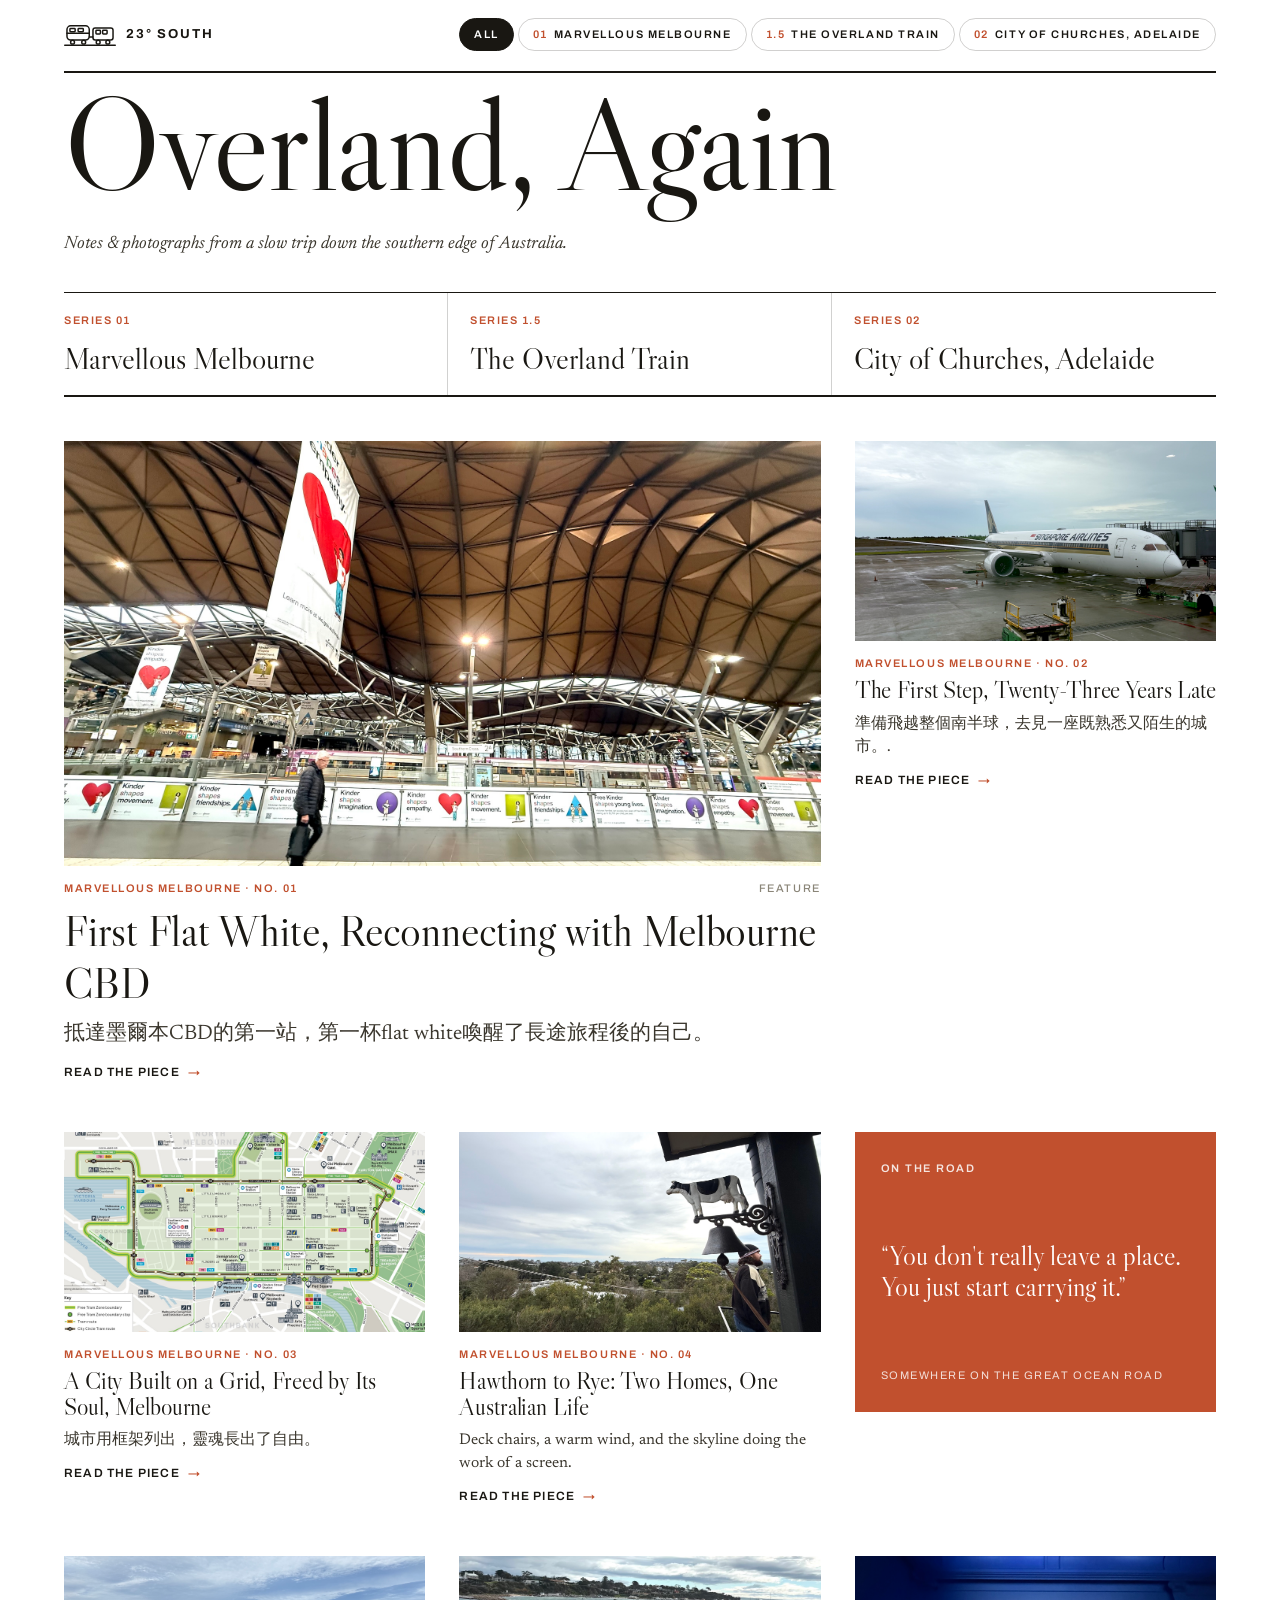
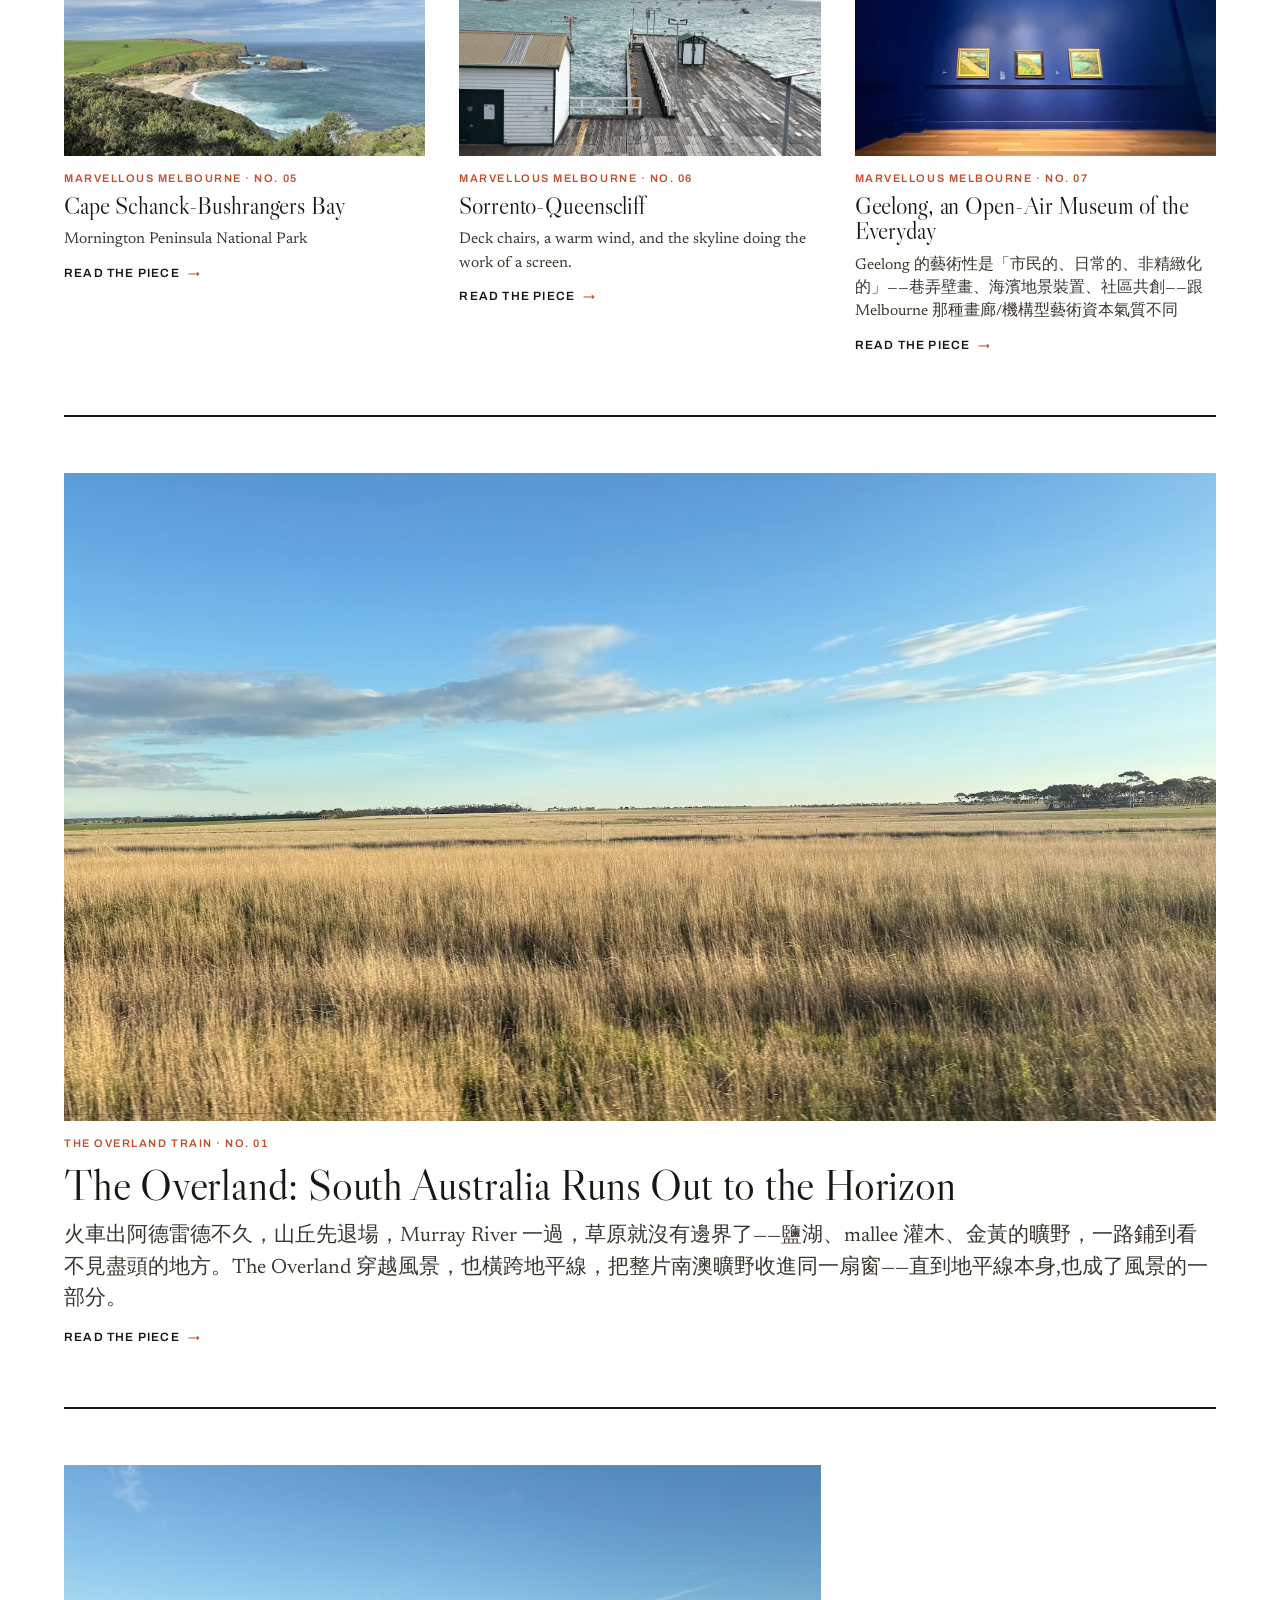
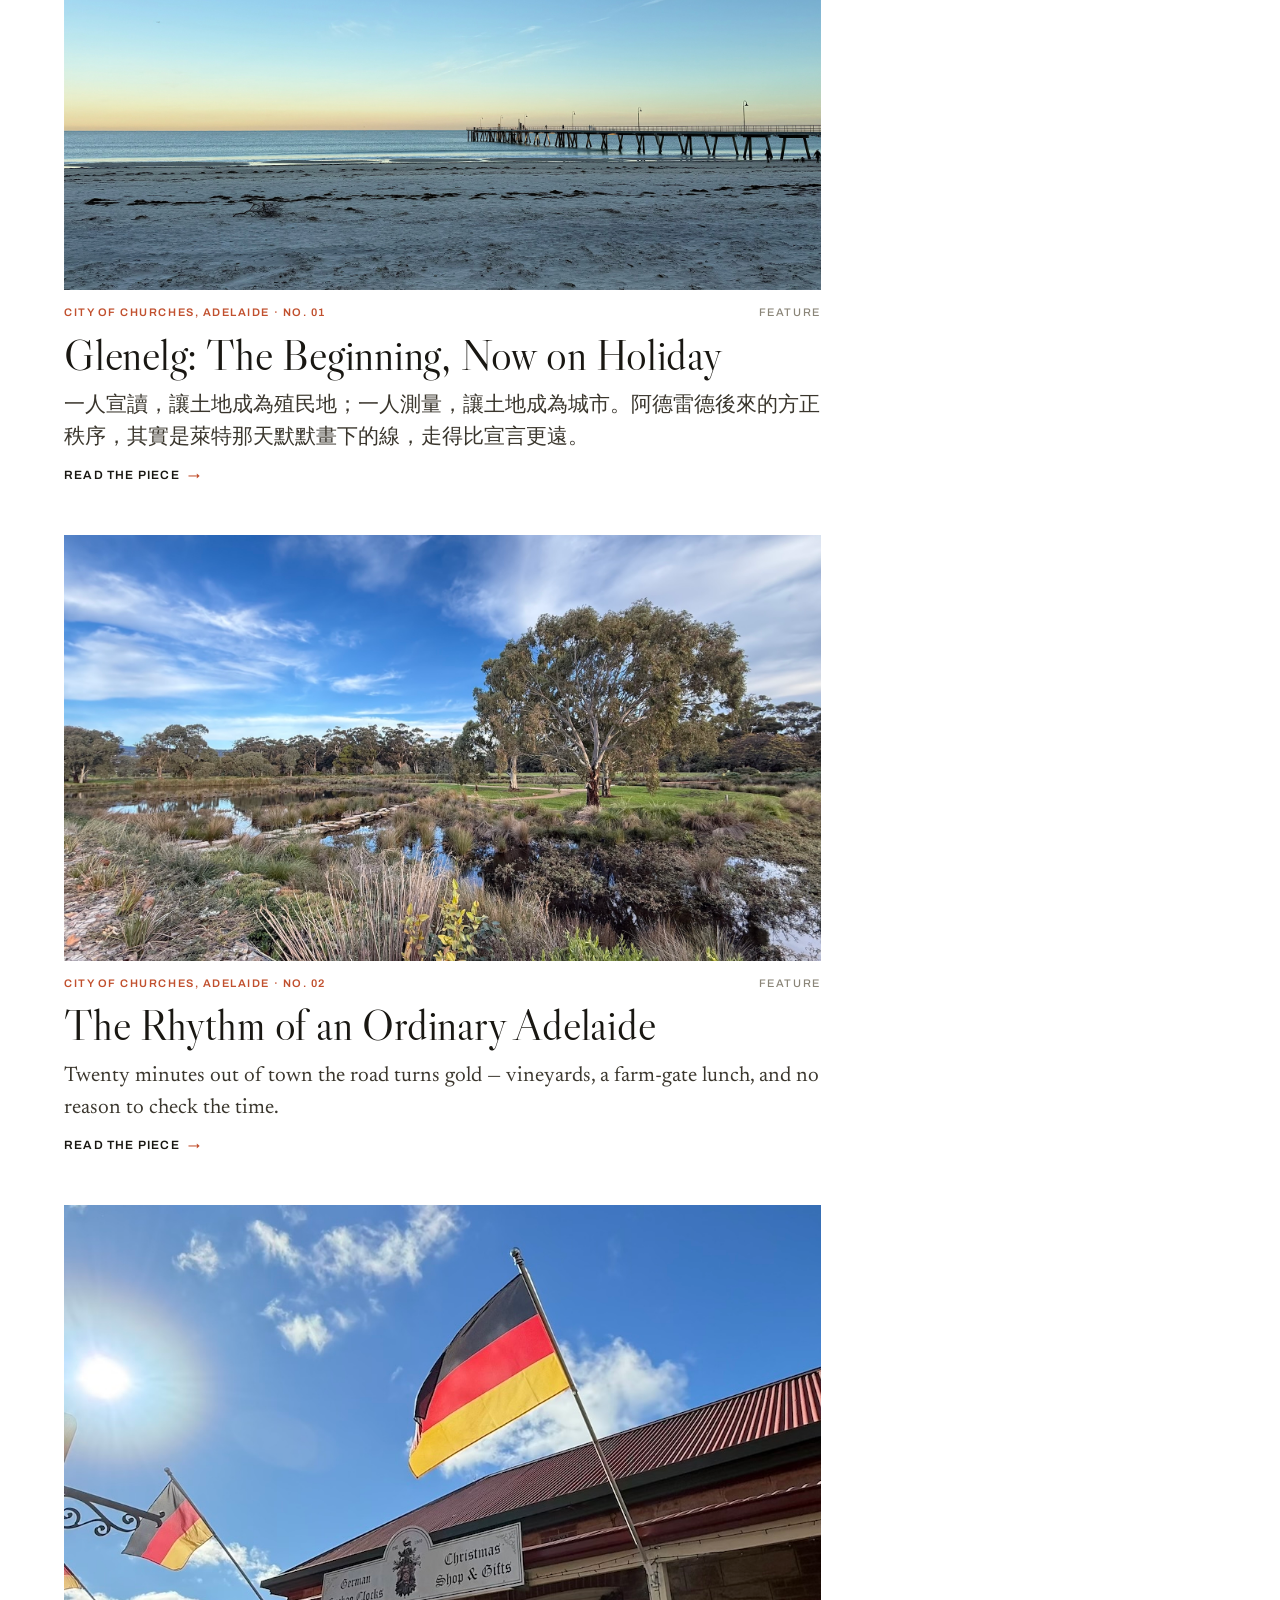
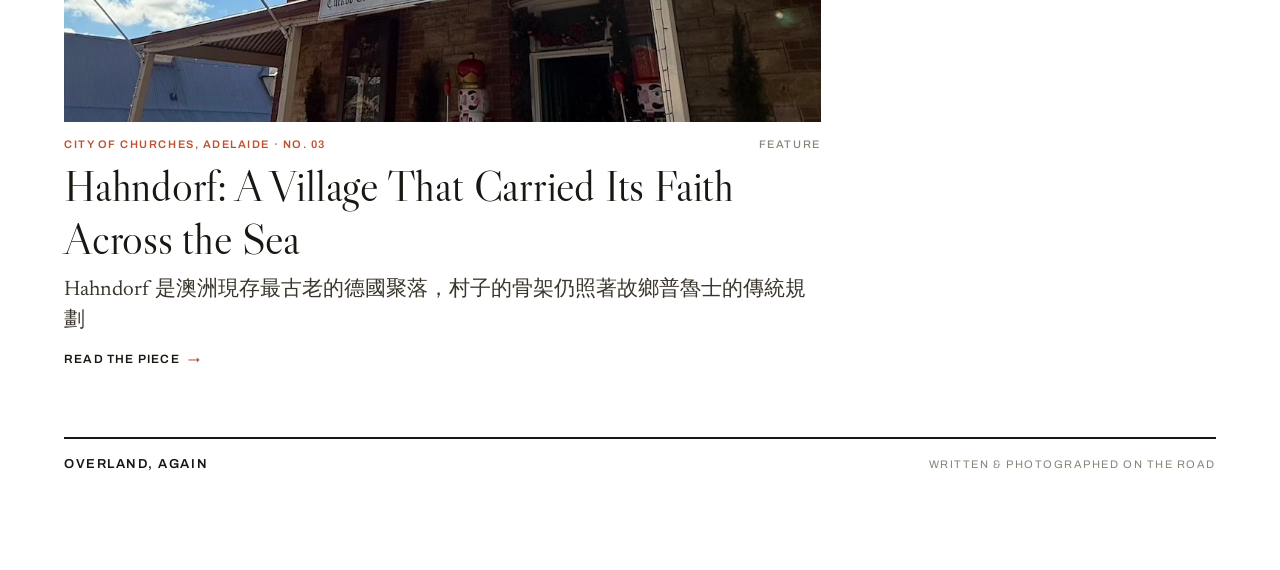
==== index.html @ 7c4f0f9c "feat: Overland 網站上線" ====
<!DOCTYPE html>
<html lang="zh-Hant">
<head>
  <meta charset="UTF-8">
  <meta name="viewport" content="width=device-width, initial-scale=1.0">
  <title>Overland, Again — a travel journal</title>
  <meta name="description" content="Notes & photographs from a slow trip down the southern edge of Australia.">
  <link rel="preconnect" href="https://fonts.googleapis.com">
  <link rel="preconnect" href="https://fonts.gstatic.com" crossorigin>
  <link href="https://fonts.googleapis.com/css2?family=Libre+Caslon+Display&family=Newsreader:ital,opsz,wght@0,6..72,300;0,6..72,400;0,6..72,500;1,6..72,300;1,6..72,400&family=Archivo:wght@400;500;600;700&display=swap" rel="stylesheet">
  <link rel="stylesheet" href="css/style.css">
</head>
<body data-series="all">
  <div class="wrap">
    <div class="topbar" id="topbar"></div>

    <header class="masthead">
      <div class="masthead__row">
        <h1>Overland, Again</h1>
        <p class="masthead__sub">Notes &amp; photographs from a slow trip down the southern edge of Australia.</p>
      </div>
    </header>

    <nav class="series-map" id="seriesMap"></nav>

    <main class="grid" id="grid"></main>

    <footer id="footer"></footer>
  </div>

  <script src="js/data.js"></script>
  <script src="js/main.js"></script>
</body>
</html>
---- css/style.css ----
/* ============================================================
   Overland, Again — 旅行札記網站樣式表
   ------------------------------------------------------------
   排版原則：每個屬性各自一行、有縮排，方便尋找與維護。
   想改整體配色 / 字型：只改最下面沒有的話，改 :root 變數即可。
   ============================================================ */

/* ============================================================
   1. 設計變數（配色與字型）— 想重新換色換字，改這裡
   ============================================================ */
:root {
  /* 顏色 */
  --paper: #ffffff; /* 背景底色 */
  --ink: #191712; /* 主要文字（近黑） */
  --muted: #8a8578; /* 次要 / 灰字 */
  --body: #3a362d; /* 內文顏色 */
  --accent: #c1502e; /* 重點色（赭紅）— 全站唯一強調色 */
  --rule: #191712; /* 分隔線顏色 */
  --rule-soft: rgba(25, 23, 18, 0.2); /* 淡分隔線 */

  /* 字型 */
  --serif: "Libre Caslon Display", Georgia, serif; /* 標題用襯線體 */
  --read: "Newsreader", Georgia, serif; /* 內文用襯線體 */
  --grotesk:
    "Archivo", system-ui, -apple-system, sans-serif; /* 標籤 / 小字無襯線 */

  /* 版面尺寸 */
  --maxw: 1240px; /* 內容最大寬度 */
  --pad: 44px; /* 左右留白 */
}

/* ============================================================
   2. 全域基礎樣式
   ============================================================ */
* {
  box-sizing: border-box;
}

html {
  -webkit-text-size-adjust: 100%;
}

body {
  margin: 0;
  background: var(--paper);
  color: var(--ink);
  font-family: var(--read);
  font-size: 18px;
  line-height: 1.5;
  -webkit-font-smoothing: antialiased;
  text-rendering: optimizeLegibility;
}

img {
  display: block;
  max-width: 100%;
}

a {
  color: inherit;
  text-decoration: none;
}

::selection {
  background: var(--accent);
  color: var(--paper);
}

/* 內容置中的外框容器 */
.wrap {
  max-width: var(--maxw);
  margin: 0 auto;
  padding: 0 var(--pad) 96px;
}

/* ============================================================
   3. 共用小元件
   ============================================================ */

/* 小標籤（例如「MELBOURNE · No. 01」） */
.kicker {
  font-family: var(--grotesk);
  font-size: 11px;
  letter-spacing: 0.14em;
  text-transform: uppercase;
  color: var(--accent);
  font-weight: 600;
}

.muted {
  color: var(--muted);
}

.rule-top {
  border-top: 2px solid var(--rule);
}

/* ============================================================
   4. 頂部導覽列（系列分頁 + 左上 logo）
   ============================================================ */
.topbar {
  display: flex;
  justify-content: space-between;
  align-items: center;
  gap: 24px;
  flex-wrap: wrap;
  padding: 18px 0 20px;
  font-family: var(--grotesk);
  font-size: 11px;
  letter-spacing: 0.14em;
  text-transform: uppercase;
}

/* 左上 logo（火車 icon + 「23° SOUTH」文字） */
.brand {
  display: inline-flex;
  align-items: center;
  gap: 10px;
  font-size: 13px;
  font-weight: 600;
  color: var(--ink);
  transition: color 0.15s;
}

.brand:hover {
  color: var(--accent);
}

.brand__icon {
  display: block;
  flex: none;
}

.brand__mark {
  font-family: var(--grotesk);
  font-size: 13px;
  font-weight: 700;
  letter-spacing: 0.14em;
  text-transform: uppercase;
  line-height: 1;
}

/* 系列分頁按鈕 */
.tabs {
  display: flex;
  gap: 4px;
}

.tab {
  padding: 7px 14px;
  border: 1px solid var(--rule-soft);
  border-radius: 999px;
  font-weight: 600;
  color: var(--ink);
  transition:
    background 0.15s,
    color 0.15s,
    border-color 0.15s;
}

.tab:hover {
  border-color: var(--ink);
}

/* 目前所在分頁：反白 */
.tab.is-active {
  background: var(--ink);
  color: var(--paper);
  border-color: var(--ink);
}

.tab .no {
  color: var(--accent);
  margin-right: 6px;
}

.tab.is-active .no {
  color: var(--paper);
  opacity: 0.7;
}

/* ============================================================
   5. 首頁大標題區（masthead）
   ============================================================ */
.masthead {
  border-top: 2px solid var(--rule);
  padding-top: 14px;
}

.masthead__row {
  display: flex;
  align-items: flex-end;
  justify-content: space-between;
  gap: 32px;
  flex-wrap: wrap;
}

/* 主標「Overland, Again」 */
.masthead h1 {
  margin: 0;
  font-family: var(--serif);
  font-weight: 400;
  font-size: clamp(52px, 11.5vw, 132px); /* 隨螢幕縮放 */
  line-height: 0.86;
  letter-spacing: -0.01em;
}

/* 主標旁的副標一句話（不換行） */
.masthead__sub {
  margin: 0 0 14px;
  max-width: none;
  font-size: px;
  line-height: 1.42;
  color: var(--body);
  font-style: italic;
  white-space: nowrap; /* 強制單行；手機若跑版可改回 normal */
}

/* ============================================================
   6. 系列頁標題（melbourne.html / adelaide.html 用）
   ============================================================ */
.series-head {
  border-top: 1px solid var(--rule);
  border-bottom: 2px solid var(--rule);
  margin-top: 20px;
  padding: 16px 0;
}

.series-head .no {
  font-family: var(--grotesk);
  font-size: 11px;
  letter-spacing: 0.16em;
  color: var(--accent);
  font-weight: 600;
  text-transform: uppercase;
}

.series-head h2 {
  margin: 4px 0 8px;
  font-family: var(--serif);
  font-weight: 400;
  font-size: clamp(28px, 5vw, 38px);
}

.series-head p {
  margin: 0;
  max-width: none;
  color: var(--body);
  font-style: italic;
  font-size: 16px;
}

/* ============================================================
   7. 首頁的「兩個系列」導引區（series map）
   ============================================================ */
.series-map {
  display: grid;
  grid-template-columns: 1fr 1fr 1fr;
  border-top: 1px solid var(--rule);
  border-bottom: 2px solid var(--rule);
  margin-top: 20px;
}

.series-map a {
  display: block;
  padding: 14px 22px;
  border-right: 1px solid var(--rule-soft); /* 每欄右邊都有線 */
}

.series-map a:first-child {
  padding-left: 0px;
}

.series-map a:last-child {
  border-right: 0;
}

.series-map .name {
  margin-top: 2px;
  font-family: var(--serif);
  font-size: clamp(24px, 4vw, 30px);
}

.series-map a:hover .name {
  color: var(--accent);
}

/* 手機：兩欄改成上下一欄 */
@media (max-width: 560px) {
  .series-map {
    grid-template-columns: 1fr;
  }
  .series-map a {
    border-right: 0;
    border-bottom: 1px solid var(--rule-soft);
    padding-left: 0;
  }
  .series-map a:last-child {
    border-bottom: 0;
  }
}

/* ============================================================
   8. 文章卡片格線（首頁 / 系列頁）
   ============================================================ */
.grid {
  display: grid;
  grid-template-columns: repeat(auto-fill, minmax(300px, 1fr));
  gap: 46px 34px;
  margin-top: 44px;
  align-items: start;
}

/* Adelaide / The Overland 系列頁：大圖＋下方兩小圖版面 */
body[data-series="melbourne"] .grid,
body[data-series="adelaide"] .grid {
  grid-template-columns: 1fr 1fr;
}

.card--theOverland {
  grid-column: 1 / -1;
}

.card--theOverland .card__media img {
  height: auto;
  object-fit: contain;
}

.card--theOverland .card__title {
  margin-top: 8px;
  font-size: clamp(30px, 3.4vw, 46px);
  line-height: 1.2;
}

.card--theOverland .card__dek {
  font-size: 21px;
  max-width: none;
}

.card--theOverland .card__topline .muted {
  color: var(--muted);
}


.card__link {
  display: block;
}

/* 卡片圖片 */
.card__media {
  overflow: hidden;
  background: #e9e3d6;
}

.card__media img {
  width: 100%;
  height: 200px;
  object-fit: cover;
  transition: transform 0.5s ease;
}

/* 滑鼠移入時圖片微放大 */
.card__link:hover .card__media img {
  transform: scale(1.03);
}

/* 卡片上方那行標籤 */
.card__topline {
  display: flex;
  justify-content: space-between;
  align-items: baseline;
  margin-top: 14px;
  gap: 12px;
}

.card__topline .muted {
  font-family: var(--grotesk);
  font-size: 11px;
  letter-spacing: 0.14em;
  text-transform: uppercase;
  font-weight: 500;
}

/* 卡片標題 */
.card__title {
  margin: 6px 0 10px;
  font-family: var(--serif);
  font-weight: 400;
  font-size: 24px;
  line-height: 1.06;
  letter-spacing: -0.005em;
}

/* 沒有圖片的卡片：上方加分隔線 */
.card--noimg .card__topline {
  border-top: 1.5px solid var(--rule);
  padding-top: 14px;
}

/* 卡片介紹文字 */
.card__dek {
  margin: 0;
  font-size: 15.5px;
  line-height: 1.5;
  color: var(--body);
}

/* 「Read the piece →」 */
.readmore {
  display: inline-flex;
  align-items: center;
  gap: 8px;
  margin-top: 12px;
  font-family: var(--grotesk);
  font-size: 12px;
  letter-spacing: 0.1em;
  text-transform: uppercase;
  font-weight: 600;
}

.readmore i {
  color: var(--accent);
  font-style: normal;
  transition: transform 0.2s;
}

.card__link:hover .readmore i {
  transform: translateX(4px);
}

/* ---------- 特大卡片（feature）：橫跨兩欄、字級加大 ---------- */
.card--feature {
  grid-column: span 2;
}

.card--feature .card__media img {
  height: 100%;
}

.card--feature .card__title {
  margin-top: 8px;
  font-size: clamp(30px, 3.4vw, 46px);
  line-height: 1.2;
}

.card--feature .card__dek {
  font-size: 21px;
  max-width: none; /* 用滿卡片寬度，少換行 */
}

.card--feature .card__topline .muted {
  color: var(--muted);
}

/* ---------- 引言卡片（赭紅底色的大引言） ---------- */
.card--accent {
  display: flex;
  flex-direction: column;
  justify-content: space-between;
  min-height: 280px;
  padding: 28px 26px;
  background: var(--accent);
  color: var(--paper);
}

.card--accent .lbl {
  font-family: var(--grotesk);
  font-size: 11px;
  letter-spacing: 0.16em;
  text-transform: uppercase;
  opacity: 0.85;
  font-weight: 600;
}

.card--accent blockquote {
  margin: 16px 0;
  font-family: var(--serif);
  font-size: 27px;
  line-height: 1.14;
}

.card--accent .src {
  font-family: var(--grotesk);
  font-size: 11px;
  letter-spacing: 0.14em;
  text-transform: uppercase;
  opacity: 0.8;
}

/* 手機：特大卡片改回單欄、圖片降低高度 */
@media (max-width: 720px) {
  .card--feature {
    grid-column: span 1;
  }
  .card--feature .card__media img {
    height: 100%;
  }
}

/* ============================================================
   9. 頁尾（首頁 / 系列頁）
   ============================================================ */
.site-foot {
  display: flex;
  justify-content: space-between;
  align-items: baseline;
  gap: 16px;
  flex-wrap: wrap;
  border-top: 2px solid var(--rule);
  margin-top: 64px;
  padding-top: 16px;
  font-family: var(--grotesk);
  font-size: 11px;
  letter-spacing: 0.14em;
  text-transform: uppercase;
  color: var(--muted);
}

.site-foot .brand {
  color: var(--ink);
}

/* ============================================================
   10. 文章內頁（article.html）
   ============================================================ */

/* 文章標題區 */
.article-head {
  border-top: 2px solid var(--rule);
  padding-top: 18px;
  max-width: 920px;
}

.article-head h1 {
  margin: 14px 0 0;
  font-family: var(--serif);
  font-weight: 400;
  font-size: clamp(38px, 8vw, 76px);
  line-height: 0.99;
  letter-spacing: -0.015em;
}

/* 作者 / 日期那行 */
.byline {
  display: flex;
  flex-wrap: wrap;
  gap: 14px;
  margin-top: 22px;
  font-family: var(--grotesk);
  font-size: 12px;
  letter-spacing: 0.1em;
  text-transform: uppercase;
  color: var(--muted);
}

/* 大圖（hero） */
.hero {
  margin-top: 32px;
  overflow: hidden;
  background: #e9e3d6;
}

.hero img,
.hero video {
  display: block;
  width: 100%;
  height: auto;
  object-fit: cover;
}

/* 圖說 */
.caption {
  margin: 10px 0 0;
  font-family: var(--grotesk);
  font-size: 11px;
  letter-spacing: 0.1em;
  text-transform: uppercase;
  color: var(--muted);
}

/* 直式 hero（在 data.js 該篇加 heroPortrait: true 才會套用）：
   不裁切、置中顯示、限制高度。首頁縮圖 (.card__media) 不受影響。 */
.hero--portrait {
  background: transparent;
  display: flex;
  justify-content: center;
}

.hero--portrait img,
.hero--portrait video {
  width: auto;
  max-width: min(100%, 520px);
  height: auto;
  max-height: 82vh;
  object-fit: contain;
}

/* ---------- 文章正文 ---------- */
/* 註：已改為「單欄」顯示（保留最大寬度 1040）。
   若想改回雙欄，把 column-count 設回 2 並加 column-gap: 48px。 */
.article-body {
  max-width: 1040px;
  margin: 44px auto 0;
  column-count: 1;
}

.article-body p {
  margin: 0 0 20px;
  font-size: 19px;
  line-height: 1.62;
  color: #26231c;
  break-inside: avoid-column;
}

/* 文中大引言 */
.article-body blockquote {
  margin: 6px 0 26px;
  padding: 20px 0;
  border-top: 1.5px solid var(--rule);
  border-bottom: 1.5px solid var(--rule);
  break-inside: avoid;
}

.article-body blockquote p {
  margin: 0;
  font-family: var(--serif);
  font-size: 30px;
  line-height: 1.14;
}

/* 手機：正文寬度收窄 */
@media (max-width: 760px) {
  .article-body {
    max-width: 640px;
  }
}

/* ---------- 文中插圖（inline） ---------- */
/* 預設＝橫式：滿版寬、固定高度、裁切填滿 */
.inline-figure {
  margin: 44px auto 0;
  max-width: 1040px;
  overflow: hidden;
  background: #e9e3d6;
}

.inline-figure img {
  display: block;
  width: 100%;
  height: clamp(240px, 42vw, 420px);
  object-fit: cover;
}

.inline-figure .caption {
  margin: 10px 4px 0;
}

/* 直式照片（在 data.js 該篇加 inlinePortrait: true 才會套用）：
   不裁切、靠左、限制高度 */
.inline-figure--portrait {
  background: transparent;
  overflow: visible;
}

.inline-figure--portrait img {
  width: auto;
  max-width: min(100%, 460px);
  height: auto;
  max-height: 78vh;
  margin: 0; /* 靠左對齊 */
  object-fit: contain;
}

.inline-figure--portrait .caption {
  text-align: left;
}

/* 兩張以上 inline 圖片並排（main.js 依 data.js 的 inline 陣列自動加上此外框） */
.inline-row {
  display: flex;
  flex-wrap: wrap;
  align-items: flex-start;
  gap: 4px;
  margin: 44px auto 0;
  max-width: 1040px;
}

.inline-row .inline-figure {
  margin: 0;
  flex: 0 1 calc(25% - 3px);
  max-width: calc(25% - 3px);
  min-width: 160px;
}




/* 橫式圖片：一排兩張，超過換行；高度依原圖比例，不裁切 */
.inline-row .inline-figure--landscape {
  flex: 1 1 calc(50% - 2px);
  max-width: calc(50% - 2px);
  min-width: 200px;
}

.inline-row .inline-figure--landscape img {
  height: auto;
  object-fit: contain;
}

/* ---------- 文章頁尾（上一篇 / 下一篇） ---------- */
.article-foot {
  display: flex;
  justify-content: space-between;
  align-items: baseline;
  gap: 16px;
  flex-wrap: wrap;
  border-top: 2px solid var(--rule);
  margin-top: 56px;
  padding-top: 16px;
  font-family: var(--grotesk);
  font-size: 11px;
  letter-spacing: 0.14em;
  text-transform: uppercase;
}

.article-foot a {
  color: var(--ink);
  font-weight: 600;
}

.article-foot .arrow {
  color: var(--accent);
}

.article-foot .next {
  color: var(--muted);
  text-align: right;
}

.article-foot .next b {
  color: var(--ink);
  font-weight: 600;
}

/* ============================================================
   11. 找不到文章 / 空狀態
   ============================================================ */
.empty {
  padding: 60px 0;
  font-family: var(--grotesk);
  font-size: 13px;
  letter-spacing: 0.14em;
  text-transform: uppercase;
  color: var(--muted);
}

.series-divider {
  grid-column: 1 / -1;
  border-top: 2px solid var(--rule);
  margin: 10px 0;
}
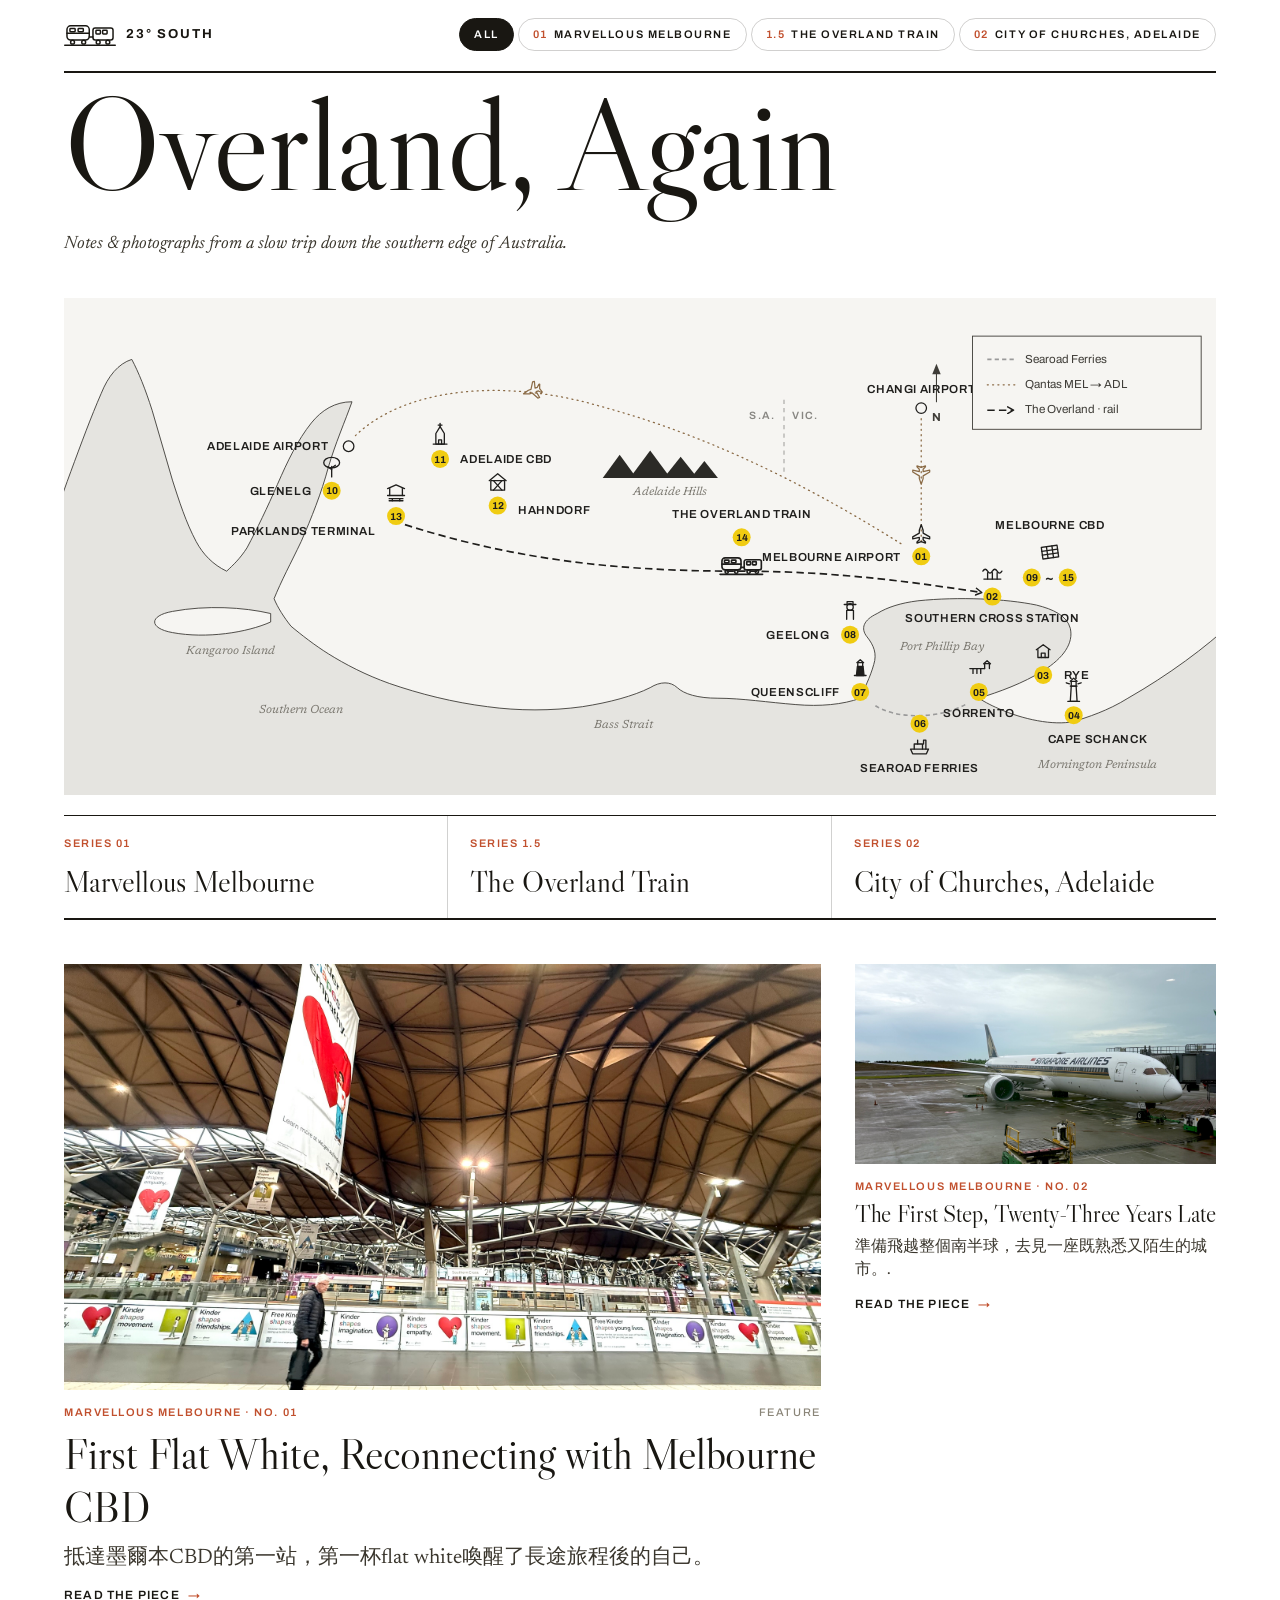
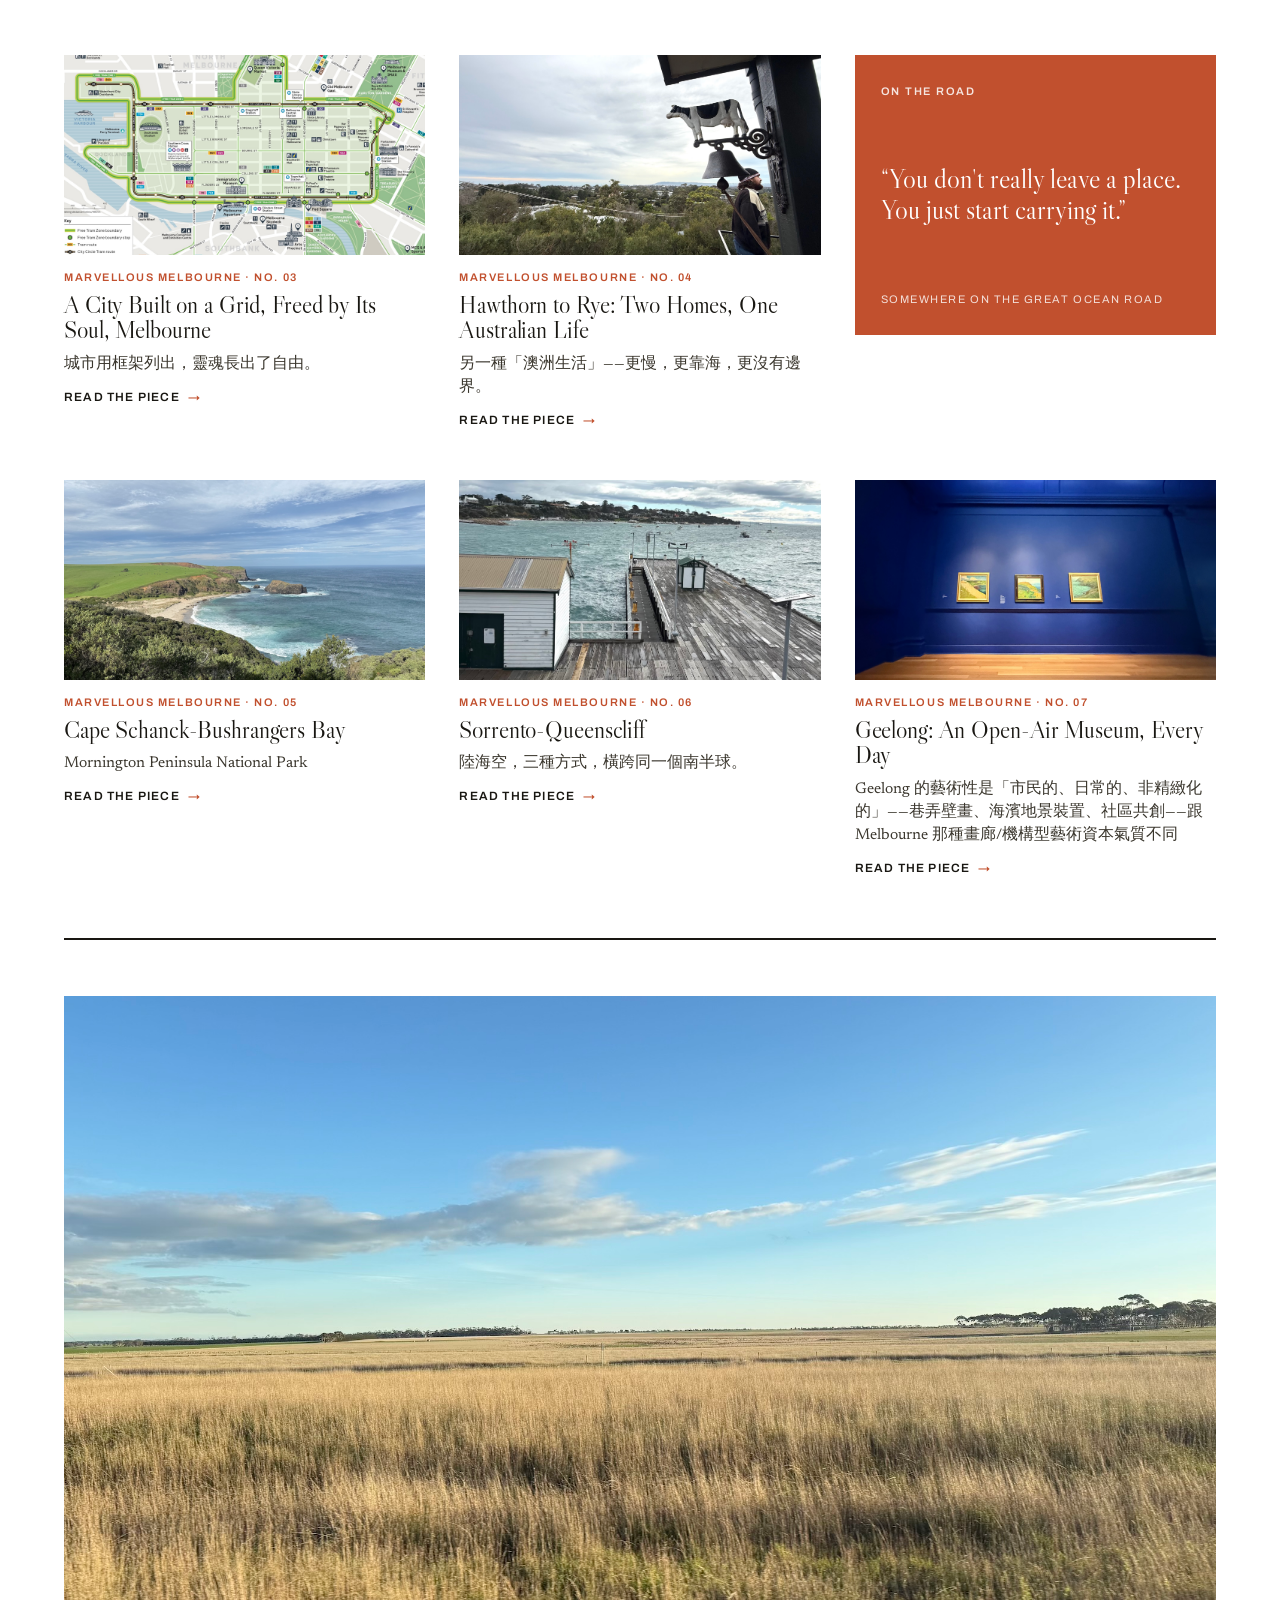
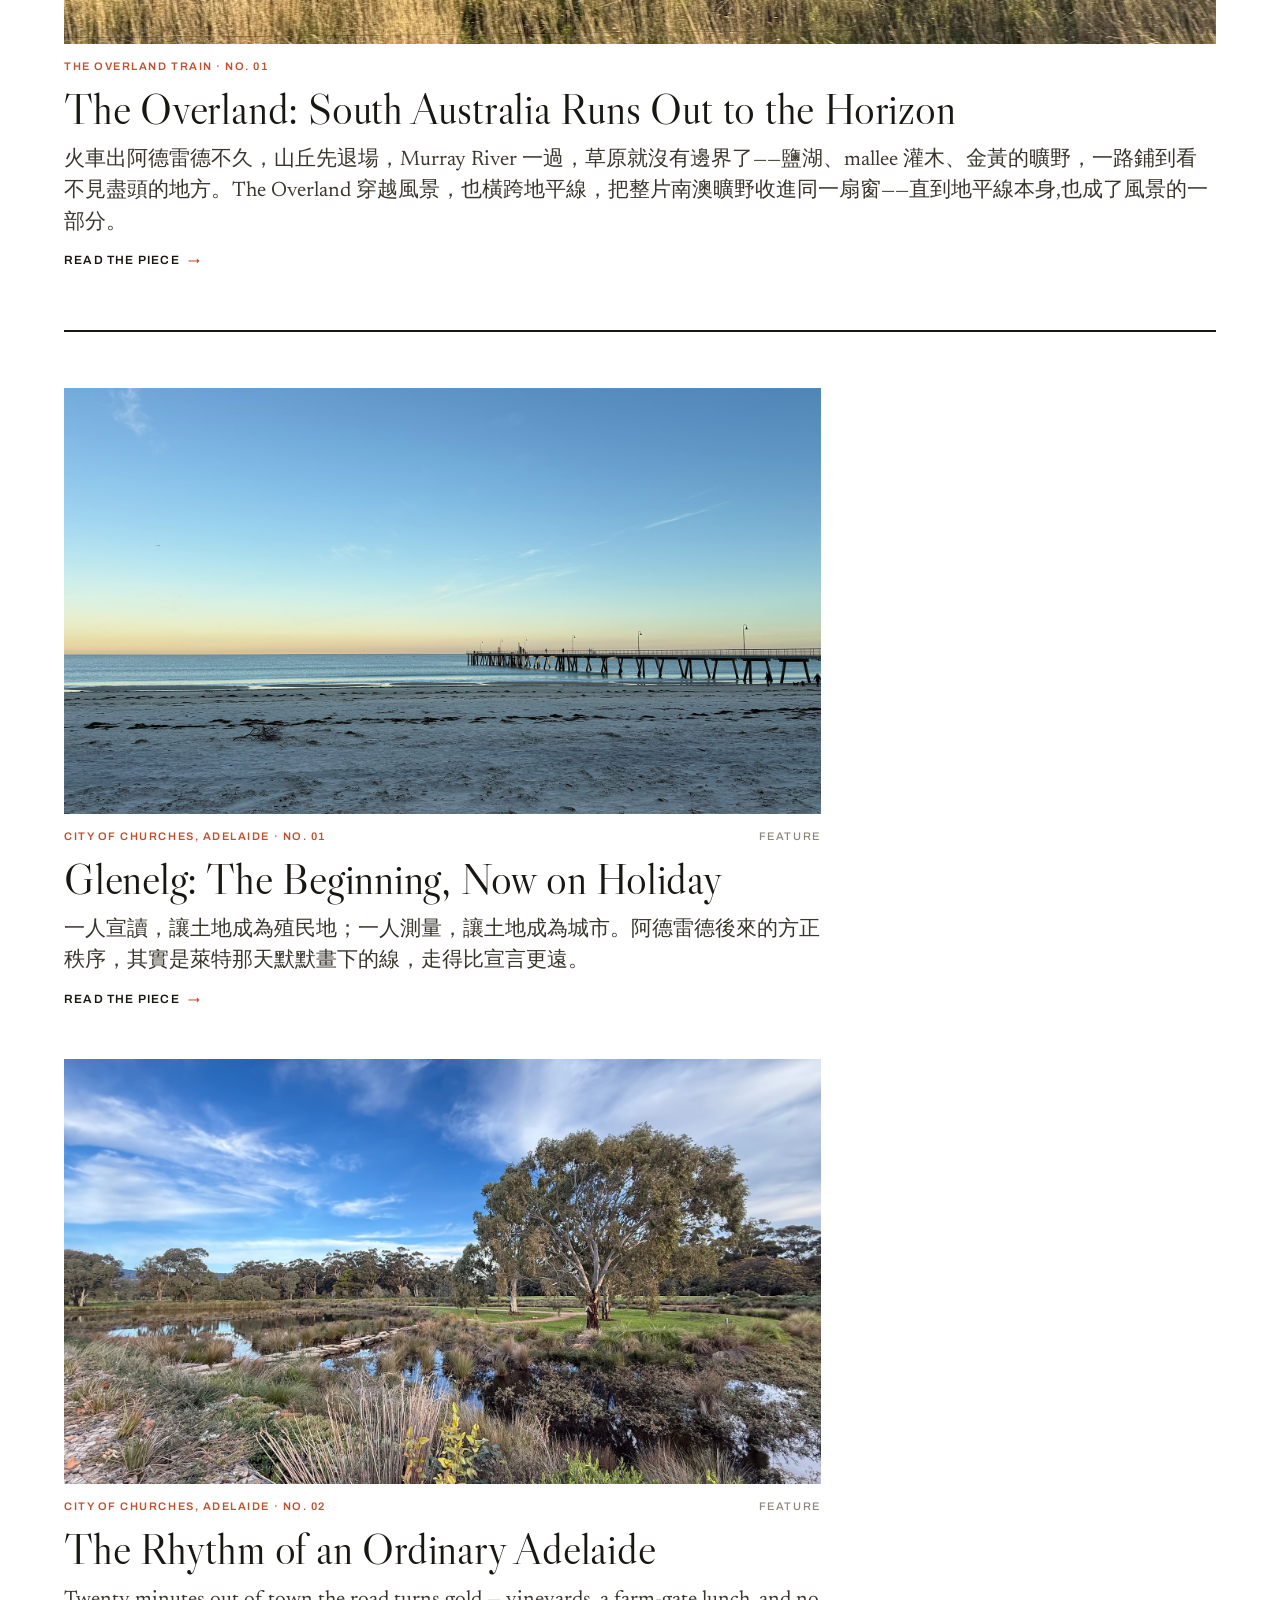
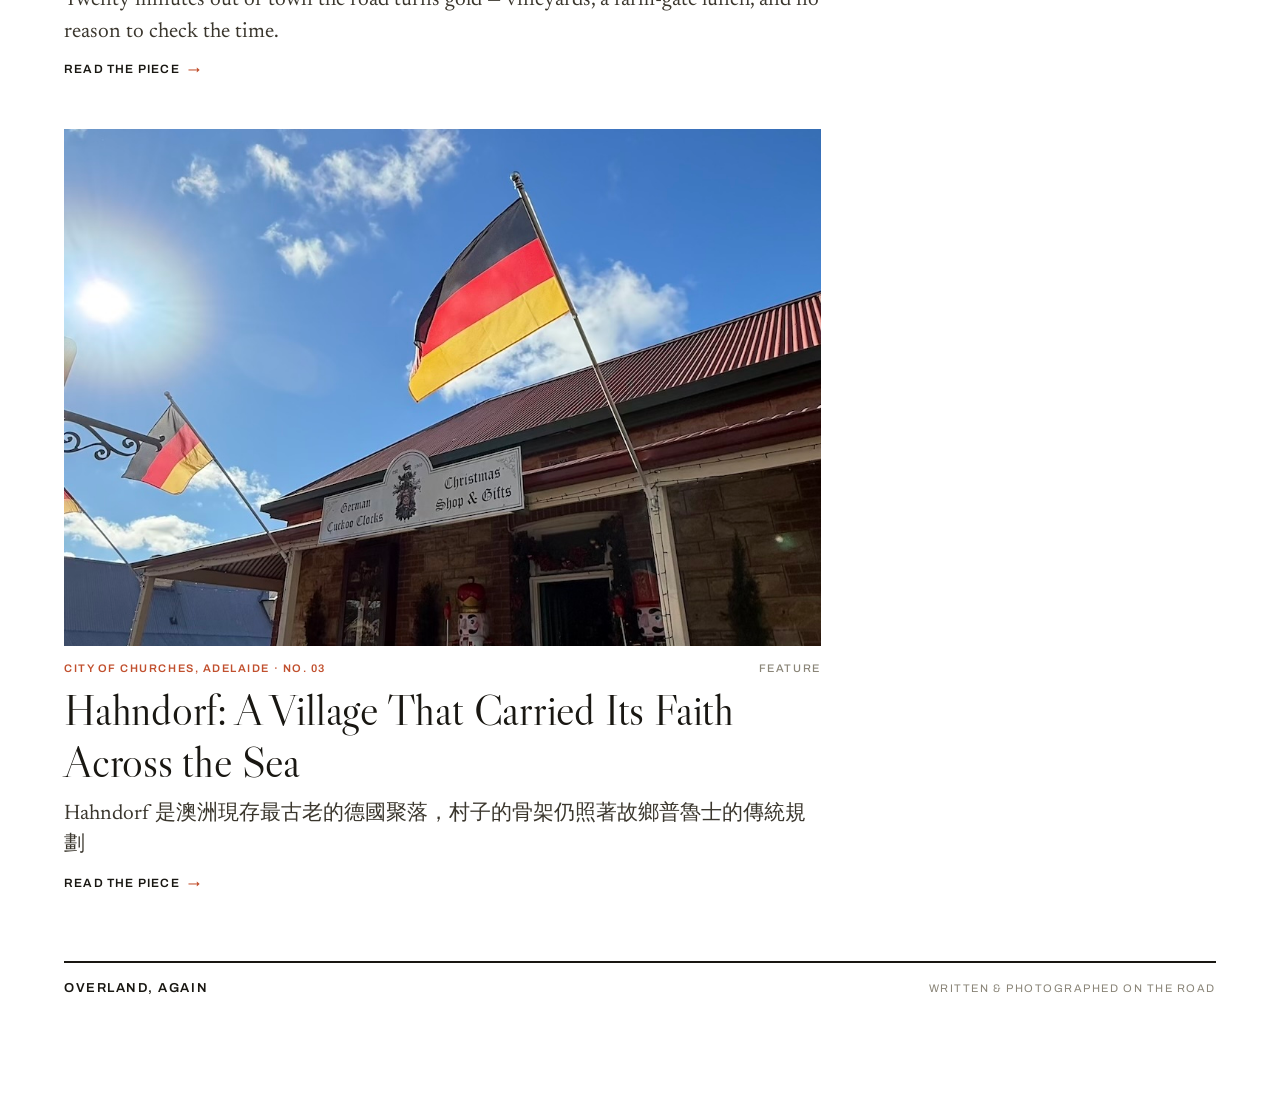
==== commit e6837572: "commit v3" ====
--- a/index.html
+++ b/index.html
@@ -21,6 +21,260 @@
       </div>
     </header>
 
+    <!-- ============================================================
+         首頁路線地圖 Route Map（2026 依序經過的十五個地點）
+         樣式見 css/style.css 的「13. 首頁路線地圖」區塊
+         ============================================================ -->
+    <figure class="route-map">
+      <div class="route-map__frame">
+        <svg class="route-map__svg" viewBox="0 0 1088 470" role="img"
+             aria-labelledby="routeMapTitle routeMapDesc"
+             xmlns="http://www.w3.org/2000/svg">
+          <title id="routeMapTitle">Overland, Again — 2026 路線地標圖</title>
+          <desc id="routeMapDesc">南澳與維多利亞海岸地圖，以編號標示十五個停留地點，並繪出 Searoad 渡輪、Qantas 班機與 The Overland 列車三段交通路線。</desc>
+
+          <defs>
+            <marker id="railHead" viewBox="0 0 10 10" refX="7" refY="5"
+                    markerWidth="5" markerHeight="5" orient="auto">
+              <path class="m-railhead" d="M1,1 L8,5 L1,9"/>
+            </marker>
+          </defs>
+
+          <!-- 海 -->
+          <rect class="m-sea" x="0" y="0" width="1088" height="470"/>
+
+          <!-- 陸地：南澳＋維多利亞 -->
+          <path class="m-land" d="M 1104 -10 L 1104 306 C 1078.4 330 1043.2 356 1004.8 378 C 985.6 390 966.4 396 953.6 400 C 934.4 404 905.6 398 883.2 388 C 873.6 384 867.2 380 864 378 C 883.2 372 905.6 364 924.8 352 C 944 340 953.6 326 950.4 312 C 947.2 300 934.4 294 918.4 290 C 889.6 284 844.8 282 806.4 286 C 790.4 288 777.6 292 768 298 C 755.2 304 752 312 758.4 320 C 764.8 328 768 336 764.8 346 C 761.6 358 755.2 370 752 378 C 736 384 713.6 386 691.2 384 C 665.6 382 640 378 617.6 378 C 598.4 378 585.6 374 579.2 368 C 572.8 362 563.2 362 553.6 368 C 537.6 376 515.2 382 489.6 386 C 460.8 390 428.8 390 400 386 C 368 382 336 374 307.2 364 C 284.8 356 265.6 346 249.6 336 C 236.8 328 224 318 214.4 310 C 208 302 201.6 292 198.4 284 C 204.8 268 214.4 250 224 230 C 233.6 208 243.2 184 249.6 160 C 256 138 265.6 116 272 98 C 256 98 243.2 106 233.6 118 C 220.8 134 211.2 154 201.6 176 C 192 198 182.4 218 172.8 236 C 166.4 246 160 252 153.6 258 C 140.8 252 131.2 242 124.8 230 C 115.2 212 108.8 192 102.4 172 C 96 150 89.6 128 83.2 106 C 76.8 86 70.4 70 64 58 C 51.2 62 41.6 74 35.2 90 C 25.6 112 16 138 6.4 164 C -3.2 190 -9.6 210 -16 226 L -16 -10 Z"/>
+          <!-- 陸地：袋鼠島 -->
+          <path class="m-land" d="M 195.2 298 C 169.6 292 134.4 290 102.4 296 C 80 300 80 312 102.4 316 C 134.4 322 172.8 316 195.2 306 Z"/>
+
+          <!-- Adelaide Hills 山峰 -->
+          <g class="m-peak">
+            <path d="M 508.8 170 L 524.8 148 L 540.8 170 Z"/>
+            <path d="M 534.4 170 L 553.6 144 L 572.8 170 Z"/>
+            <path d="M 566.4 170 L 582.4 150 L 598.4 170 Z"/>
+            <path d="M 592 170 L 604.8 154 L 617.6 170 Z"/>
+          </g>
+
+          <!-- 地理名稱 -->
+          <text class="m-feat" x="572.8" y="186" text-anchor="middle">Adelaide Hills</text>
+
+          <!-- 州界：南澳 (S.A.) / 維多利亞 (VIC.) -->
+          <path class="m-border" d="M680,96 L680,168"/>
+          <text class="m-border-txt" x="672" y="114" text-anchor="end">S.A.</text>
+          <text class="m-border-txt" x="688" y="114" text-anchor="start">VIC.</text>
+          <text class="m-feat" x="156.8"  y="336" text-anchor="middle">Kangaroo Island</text>
+          <text class="m-feat" x="224" y="392" text-anchor="middle">Southern Ocean</text>
+          <text class="m-feat" x="828.8" y="332" text-anchor="middle">Port Phillip Bay</text>
+          <text class="m-feat" x="528" y="406" text-anchor="middle">Bass Strait</text>
+          <text class="m-feat" x="976" y="444" text-anchor="middle">Mornington Peninsula</text>
+
+          <!-- 航線 Qantas MEL → ADL -->
+          <path class="m-air" d="M 790.4 232 C 713.6 184 617.6 132 505.6 102 C 416 76 323.2 84 275.2 130"/>
+
+          <!-- 國際線：Changi Airport → Melbourne Airport（飛機朝下） -->
+          <path class="m-air" d="M809.6,114 L809.6,233"/>
+          <g class="m-air-icon" transform="translate(809.6,168) rotate(180)">
+            <path d="M0,-8 L1.8,-2.6 L1.8,0 L8,3.6 L8,5.4 L1.8,4 L1.8,6.3 L4,8.5 L4,9.4 L0,8 L-4,9.4 L-4,8.5 L-1.8,6.3 L-1.8,4 L-8,5.4 L-8,3.6 L-1.8,0 L-1.8,-2.6 Z"/>
+          </g>
+          <circle class="m-ring" cx="809.6" cy="104" r="5"/>
+          <text class="m-name" x="809.6" y="90" text-anchor="middle">CHANGI AIRPORT</text>
+          <g class="m-air-icon" transform="translate(441.6,88) rotate(-108)">
+            <path d="M0,-8 L1.8,-2.6 L1.8,0 L8,3.6 L8,5.4 L1.8,4 L1.8,6.3 L4,8.5 L4,9.4 L0,8 L-4,9.4 L-4,8.5 L-1.8,6.3 L-1.8,4 L-8,5.4 L-8,3.6 L-1.8,0 L-1.8,-2.6 Z"/>
+          </g>
+
+          <!-- The Overland 鐵道（阿德萊德 → 墨爾本） -->
+          <path class="m-rail" marker-end="url(#railHead)"
+                d="M322,214 C440,252 545,258 640,258 C734,258 812,270 866,278"/>
+
+          <!-- Searoad Ferries 航線 -->
+          <path class="m-ferry" d="M 851.2 384 C 825.6 398 784 398 764.8 384"/>
+
+          <!-- 各地小圖標 -->
+          <g class="m-icon">
+            <g transform="translate(252.8,160)"><!-- Glenelg 老橡膠樹 -->
+              <path d="M0,9 V-1"/><path d="M0,2 L-3.5,-0.5"/><path d="M0,0.5 L3.5,-2"/>
+              <ellipse cx="0" cy="-4.5" rx="7.5" ry="5"/>
+            </g>
+            <g transform="translate(355.2,130)"><!-- Adelaide 教堂尖頂 -->
+              <path d="M-4,8 V-2 L0,-8.5 L4,-2 V8 Z"/><path d="M0,-8.5 V-11.5"/>
+              <path d="M-1.8,-10 H1.8"/><path d="M-1.4,8 V4 H1.4 V8"/><path d="M-6.5,8 H6.5"/>
+            </g>
+            <g transform="translate(313.6,184)"><!-- Parklands 月台與軌道 -->
+              <path d="M-8,-4 L0,-7.5 L8,-4"/><path d="M-6,-4 V2.5"/><path d="M6,-4 V2.5"/>
+              <path d="M-8,2.5 H8"/><path d="M-6.5,5.5 H6.5"/><path d="M-6.5,7.5 H6.5"/>
+              <path d="M-3.5,5.5 V7.5"/><path d="M3.5,5.5 V7.5"/>
+            </g>
+            <g transform="translate(409.6,174)"><!-- Hahndorf 半木構 Fachwerk -->
+              <path d="M-6.5,7.5 V-1.5 H6.5 V7.5 Z"/><path d="M-8,-1.5 L0,-8 L8,-1.5"/>
+              <path d="M-4,-1.5 L4,7.5"/><path d="M4,-1.5 L-4,7.5"/>
+            </g>
+            <g transform="translate(809.6,222)"><!-- Melbourne Airport 飛機 -->
+              <path d="M0,-8 L1.8,-2.6 L1.8,0 L8,3.6 L8,5.4 L1.8,4 L1.8,6.3 L4,8.5 L4,9.4 L0,8 L-4,9.4 L-4,8.5 L-1.8,6.3 L-1.8,4 L-8,5.4 L-8,3.6 L-1.8,0 L-1.8,-2.6 Z"/>
+            </g>
+            <g transform="translate(876.8,260)"><!-- Southern Cross 波浪屋頂 -->
+              <path d="M-9,-2 q2.25,-3.6 4.5,0 t4.5,0 t4.5,0 t4.5,0"/><path d="M-8,5.5 H8"/>
+              <path d="M-4.5,-0.5 V5.5"/><path d="M0,-0.5 V5.5"/><path d="M4.5,-0.5 V5.5"/>
+            </g>
+            <g transform="translate(931.2,240)"><!-- Melbourne CBD 霍德爾方格網 -->
+              <g transform="rotate(-8)">
+                <path d="M-7.5,-5.5 H7.5 V5.5 H-7.5 Z"/><path d="M-7.5,-1.8 H7.5"/>
+                <path d="M-7.5,1.8 H7.5"/><path d="M-2.6,-5.5 V5.5"/><path d="M2.6,-5.5 V5.5"/>
+              </g>
+            </g>
+            <g transform="translate(742.4,296)"><!-- Geelong 彩繪木頭人偶 -->
+              <path d="M-3.2,7.5 V-1 H3.2 V7.5"/><circle cx="0" cy="-4.2" r="3"/>
+              <path d="M-5.5,-6.5 H5.5"/><path d="M-2.8,-6.5 V-9.2 H2.8 V-6.5"/>
+            </g>
+            <g transform="translate(752,350)"><!-- Queenscliff 黑燈塔 -->
+              <path class="m-icon-solid" d="M-3.6,6.5 L-2.7,-2 H2.7 L3.6,6.5 Z"/>
+              <path d="M-2.3,-2 V-5.6 H2.3 V-2"/><path d="M-3.2,-5.6 L0,-8.4 L3.2,-5.6"/>
+              <path d="M-5.5,6.5 H5.5"/>
+            </g>
+            <g transform="translate(808,424)"><!-- Searoad Ferries 渡輪 -->
+              <path d="M-8.5,2 L-6.5,6.5 H6.5 L8.5,2 Z"/><path d="M-5,2 V-2.8 H2.8 V2"/>
+              <path d="M3.8,-2.8 V-6.5 H6 V2"/><path d="M-1.8,-2.8 V-6.5"/>
+            </g>
+            <g transform="translate(864,350)"><!-- Sorrento 棧橋 -->
+              <path d="M-8.5,0 H5.5"/><path d="M-5.5,0 V4.6"/><path d="M-1.8,0 V4.6"/>
+              <path d="M1.8,0 V4.6"/><path d="M5.5,0 V-4.6 H10 V0"/><path d="M4.6,-4.6 L7.8,-7.4 L11,-4.6"/>
+            </g>
+            <g transform="translate(924.8,334)"><!-- Rye 海灘小屋 -->
+              <path d="M-6.5,-1.8 L0,-6.5 L6.5,-1.8"/><path d="M-5,-1.8 V5.5 H5 V-1.8"/>
+              <path d="M-1.8,5.5 V1.4 H1.8 V5.5"/>
+            </g>
+            <g transform="translate(953.6,372)"><!-- Cape Schanck 燈塔 -->
+              <path d="M-3.2,9 L-2.3,-5.5 H2.3 L3.2,9 Z"/><path d="M-3.2,-5.5 H3.2"/>
+              <path d="M-2.3,-5.5 V-10 H2.3 V-5.5"/><path d="M-3.2,-10 L0,-13 L3.2,-10"/>
+              <path d="M-5.5,9 H5.5"/><path d="M4,-7.6 L7,-8.6"/><path d="M-4,-7.6 L-7,-8.6"/>
+            </g>
+          </g>
+
+          <!-- Adelaide Airport（非編號停留點） -->
+          <circle class="m-ring" cx="268.8" cy="140" r="5"/>
+          <text class="m-name" x="249.6" y="144" text-anchor="end">ADELAIDE AIRPORT</text>
+
+          <!-- 十五個停留點 -->
+          <circle class="m-stop" cx="252.8" cy="182" r="8.5"/>
+          <text class="m-num" x="252.8" y="185.5">10</text>
+          <text class="m-name" x="233.6" y="186" text-anchor="end">GLENELG</text>
+
+          <circle class="m-stop" cx="355.2" cy="152" r="8.5"/>
+          <text class="m-num" x="355.2" y="155.5">11</text>
+          <text class="m-name" x="374.4" y="156">ADELAIDE CBD</text>
+
+          <circle class="m-stop" cx="313.6" cy="206" r="8.5"/>
+          <text class="m-num" x="313.6" y="209.5">13</text>
+          <text class="m-name" x="294.4" y="224" text-anchor="end">PARKLANDS TERMINAL</text>
+
+          <circle class="m-stop" cx="409.6" cy="196" r="8.5"/>
+          <text class="m-num" x="409.6" y="199.5">12</text>
+          <text class="m-name" x="428.8" y="204">HAHNDORF</text>
+
+          <circle class="m-stop" cx="640" cy="226" r="8.5"/>
+          <text class="m-num" x="640" y="229.5">14</text>
+          <text class="m-name" x="640" y="208" text-anchor="middle">THE OVERLAND TRAIN</text>
+
+          <circle class="m-stop" cx="809.6" cy="244" r="8.5"/>
+          <text class="m-num" x="809.6" y="247.5">01</text>
+          <text class="m-name" x="790.4" y="248" text-anchor="end">MELBOURNE AIRPORT</text>
+
+          <circle class="m-stop" cx="876.8" cy="282" r="8.5"/>
+          <text class="m-num" x="876.8" y="285.5">02</text>
+          <text class="m-name" x="876.8" y="306" text-anchor="middle">SOUTHERN CROSS STATION</text>
+
+          <circle class="m-stop" cx="914" cy="264" r="8.5"/>
+          <text class="m-num" x="914" y="267.5">09</text>
+          <text class="m-join" x="931.2" y="269">~</text>
+          <circle class="m-stop" cx="948" cy="264" r="8.5"/>
+          <text class="m-num" x="948" y="267.5">15</text>
+          <text class="m-name" x="931.2" y="218" text-anchor="middle">MELBOURNE CBD</text>
+
+          <circle class="m-stop" cx="742.4" cy="318" r="8.5"/>
+          <text class="m-num" x="742.4" y="321.5">08</text>
+          <text class="m-name" x="723.2" y="322" text-anchor="end">GEELONG</text>
+
+          <circle class="m-stop" cx="752" cy="372" r="8.5"/>
+          <text class="m-num" x="752" y="375.5">07</text>
+          <text class="m-name" x="732.8" y="376" text-anchor="end">QUEENSCLIFF</text>
+
+          <circle class="m-stop" cx="808" cy="402" r="8.5"/>
+          <text class="m-num" x="808" y="405.5">06</text>
+          <text class="m-name" x="808" y="448" text-anchor="middle">SEAROAD FERRIES</text>
+
+          <circle class="m-stop" cx="864" cy="372" r="8.5"/>
+          <text class="m-num" x="864" y="375.5">05</text>
+          <text class="m-name" x="864" y="396" text-anchor="middle">SORRENTO</text>
+
+          <circle class="m-stop" cx="924.8" cy="356" r="8.5"/>
+          <text class="m-num" x="924.8" y="359.5">03</text>
+          <text class="m-name" x="944" y="360">RYE</text>
+
+          <circle class="m-stop" cx="953.6" cy="394" r="8.5"/>
+          <text class="m-num" x="953.6" y="397.5">04</text>
+          <text class="m-name" x="976" y="420" text-anchor="middle">CAPE SCHANCK</text>
+
+          <!-- 指北針 -->
+          <g class="m-north-group" transform="translate(396,0)">
+            <path class="m-north-line" d="M428,98 V66"/>
+            <path class="m-north" d="M424,72 L428,62 L432,72 Z"/>
+            <text class="m-north-txt" x="428" y="116">N</text>
+          </g>
+
+          <!-- 圖例（依發生順序） -->
+          <g class="m-legend" transform="translate(406,0)">
+            <rect class="m-legendbox" x="452" y="36" width="216" height="88"/>
+            <path class="m-ferry" d="M466,58 H494"/>
+            <text class="m-legendtxt" x="502" y="61">Searoad Ferries</text>
+            <path class="m-air" d="M466,82 H494"/>
+            <text class="m-legendtxt" x="502" y="85">Qantas MEL → ADL</text>
+            <path class="m-rail" marker-end="url(#railHead)" d="M466,106 H490"/>
+            <text class="m-legendtxt" x="502" y="109">The Overland · rail</text>
+          </g>
+
+          <!-- 火車（最後繪製，確保不被任何元素覆蓋） -->
+          <g class="m-train" transform="translate(640,252) scale(0.6) translate(-35,-16)">
+            <rect x="4" y="5" width="30" height="19" rx="5"/>
+            <path d="M4,15 H34"/>
+            <rect x="8" y="8.5" width="7" height="4.5" rx="1"/>
+            <rect x="19" y="8.5" width="7" height="4.5" rx="1"/>
+            <circle cx="11.5" cy="27" r="2.6"/>
+            <circle cx="26.5" cy="27" r="2.6"/>
+            <path d="M34,20 H39"/>
+            <rect x="39" y="8" width="27" height="16" rx="3"/>
+            <rect x="43" y="11" width="6" height="5" rx="1"/>
+            <rect x="52" y="11" width="6" height="5" rx="1"/>
+            <circle cx="46" cy="27" r="2.6"/>
+            <circle cx="59" cy="27" r="2.6"/>
+            <path d="M1,31 H68"/>
+          </g>
+        </svg>
+      </div>
+
+      <p class="route-map__hint">左右滑動查看完整地圖 →</p>
+
+      <!-- 供螢幕閱讀器與 SEO 的文字版停留順序（畫面上隱藏） -->
+      <figcaption class="route-map__cap">
+        <ol>
+          <li>Melbourne Airport</li>
+          <li>Southern Cross Station</li>
+          <li>Rye</li>
+          <li>Cape Schanck</li>
+          <li>Sorrento</li>
+          <li>Searoad Ferries</li>
+          <li>Queenscliff</li>
+          <li>Geelong</li>
+          <li>Melbourne CBD</li>
+          <li>Glenelg</li>
+          <li>Adelaide CBD</li>
+          <li>Hahndorf</li>
+          <li>Parklands Terminal</li>
+          <li>The Overland Train</li>
+          <li>Melbourne CBD</li>
+        </ol>
+      </figcaption>
+    </figure>
+
     <nav class="series-map" id="seriesMap"></nav>
 
     <main class="grid" id="grid"></main>
--- a/css/style.css
+++ b/css/style.css
@@ -209,7 +209,7 @@
 .masthead__sub {
   margin: 0 0 14px;
   max-width: none;
-  font-size: px;
+  font-size: 18px; /* 修正：原本誤植為無效值 font-size: px; */
   line-height: 1.42;
   color: var(--body);
   font-style: italic;
@@ -760,3 +760,385 @@
   margin: 10px 0;
 }
 
+
+/* ============================================================
+   12. RWD 強化 — 平板（iPad）與手機斷點
+   ------------------------------------------------------------
+   原則：桌機（≥ 901px）視覺與欄寬完全維持不變，此區塊只在
+   平板與手機尺寸下「收斂 gutter、修正塌欄、優化字級行距」。
+   排在檔案最後，於同特異度下自然覆蓋前面的元件樣式。
+   斷點：
+     ≤ 1024px  iPad 橫向（僅極輕微，維持桌機觀感）
+     ≤ 900px   iPad 直向 / 小平板
+     ≤ 600px   大尺寸手機
+     ≤ 400px   小尺寸手機
+   ============================================================ */
+
+/* ---------- iPad 橫向：維持桌機骨架，只給格線一點呼吸 ---------- */
+@media (max-width: 1024px) {
+  .grid {
+    gap: 42px 30px;
+  }
+}
+
+/* ---------- iPad 直向 / 小平板 ---------- */
+@media (max-width: 900px) {
+  :root {
+    --pad: 30px; /* 由 44px 收斂，兩側留白更合身 */
+  }
+
+  .grid {
+    gap: 40px 26px;
+    margin-top: 40px;
+  }
+
+  /* 文中並排插圖：四欄 → 三欄 */
+  .inline-row .inline-figure {
+    flex-basis: calc(33.333% - 3px);
+    max-width: calc(33.333% - 3px);
+  }
+}
+
+/* ---------- 大尺寸手機 ---------- */
+@media (max-width: 600px) {
+  :root {
+    --pad: 18px; /* 手機主 gutter */
+  }
+
+  .wrap {
+    padding-bottom: 64px;
+  }
+
+  /* 頂部分頁：名稱較長，允許換行避免溢出 */
+  .tabs {
+    flex-wrap: wrap;
+  }
+
+  /* 首頁大標：降低 clamp 下限，避免小螢幕過度撐版 */
+  .masthead h1 {
+    font-size: clamp(40px, 13vw, 72px);
+  }
+
+  /* 副標：解除單行鎖定改為自動換行，字級行距貼近內文可讀性 */
+  .masthead__sub {
+    white-space: normal;
+    font-size: 16px;
+    line-height: 1.55;
+    margin-bottom: 10px;
+  }
+
+  /* 系列頁（Melbourne / Adelaide）：兩欄 → 單欄 */
+  body[data-series="melbourne"] .grid,
+  body[data-series="adelaide"] .grid {
+    grid-template-columns: 1fr;
+  }
+
+  /* 特大卡片：單欄下橫跨改回一欄 */
+  .card--feature {
+    grid-column: span 1;
+  }
+
+  .grid {
+    gap: 34px 0;
+    margin-top: 30px;
+  }
+
+  /* 首頁系列導引：三欄 → 單欄（含分隔線改為下框線） */
+  .series-map {
+    grid-template-columns: 1fr;
+  }
+  .series-map a {
+    border-right: 0;
+    border-bottom: 1px solid var(--rule-soft);
+    padding-left: 0;
+  }
+  .series-map a:last-child {
+    border-bottom: 0;
+  }
+
+  /* 引言卡：縮小引言字級與內距，避免在窄卡片內壓迫 */
+  .card--accent {
+    min-height: 220px;
+    padding: 24px 22px;
+  }
+  .card--accent blockquote {
+    font-size: 22px;
+    line-height: 1.18;
+  }
+
+  /* 特大 / The Overland 卡片說明：由 21px 收斂，維持層級但更好讀 */
+  .card--feature .card__dek,
+  .card--theOverland .card__dek {
+    font-size: 18px;
+    line-height: 1.55;
+  }
+
+  /* 文章內文：維持字級、加大行距提升可讀性 */
+  .article-body p {
+    line-height: 1.72;
+  }
+  .article-body blockquote p {
+    font-size: 24px;
+  }
+
+  /* 文中並排插圖：三欄 → 兩欄；橫式圖 → 單欄不裁切 */
+  .inline-row .inline-figure {
+    flex-basis: calc(50% - 2px);
+    max-width: calc(50% - 2px);
+    min-width: 0;
+  }
+  .inline-row .inline-figure--landscape {
+    flex-basis: 100%;
+    max-width: 100%;
+  }
+
+  /* 頁尾與版權行：縮短上方間距 */
+  .byline {
+    gap: 8px 12px;
+  }
+  .site-foot,
+  .article-foot {
+    margin-top: 48px;
+  }
+}
+
+/* ---------- 小尺寸手機 ---------- */
+@media (max-width: 400px) {
+  :root {
+    --pad: 15px;
+  }
+
+  .masthead h1 {
+    font-size: clamp(36px, 14vw, 60px);
+  }
+
+  .card__title {
+    font-size: 22px;
+  }
+
+  .card--accent blockquote {
+    font-size: 20px;
+  }
+}
+
+/* 空狀態 / 找不到文章頁面的強調連結（取代原本 inline style） */
+.link-accent {
+  color: var(--accent);
+}
+
+/* ============================================================
+   13. 首頁路線地圖 Route Map
+   ------------------------------------------------------------
+   所有顏色收斂為 .route-map 的區塊級變數（不污染全域）。
+   想把停留點由 map4 鉻黃換成品牌赭紅：把 --map-stop 改成 var(--accent) 即可。
+   SVG 內不含任何硬編碼色碼或 inline style（符合規格 11.2 / 14.2）。
+   ============================================================ */
+.route-map {
+  /* —— 地圖配色（map4 系統）—— */
+  --map-sea: #e5e4e0; /* 海（淡灰） */
+  --map-land: #f6f5f2; /* 陸地（淡沙） */
+  --map-outline: #3f3d38; /* 海岸線／外框（比沙色深一階） */
+  --map-ink: #1f1e1c; /* 圖標與主要線條 */
+  --map-peak: #2b2a26; /* Adelaide Hills 山峰 */
+  --map-feat: #7a776f; /* 地理名稱（斜體） */
+  --map-stop: #f0cc12; /* 停留點圓圈（改 var(--accent) 可融入品牌色） */
+  --map-num: #1f1e1c; /* 停留點編號文字 */
+  --map-rail: #1f1e1c; /* The Overland 鐵道 */
+  --map-ferry: #9a9a9a; /* Searoad 渡輪 */
+  --map-air: #8a6a45; /* Qantas 航線 */
+
+  margin: 26px 0 0;
+}
+
+.route-map__frame {
+  /* 與網站內容等寬（對齊頂欄／系列導引的分隔線）；
+     SVG 等比放大 → 文字與圖標同步變大、留白更充足 */
+  width: 100%;
+  margin: 0;
+}
+
+.route-map__svg {
+  display: block;
+  width: 100%;
+  height: auto;
+}
+
+/* 提示文字：僅手機可捲動時顯示 */
+.route-map__hint {
+  display: none;
+  margin: 8px 0 0;
+  text-align: center;
+  font-family: var(--grotesk);
+  font-size: 11px;
+  letter-spacing: 0.08em;
+  text-transform: uppercase;
+  color: var(--muted);
+}
+
+/* 文字版停留順序：畫面隱藏，保留給螢幕閱讀器與 SEO */
+.route-map__cap {
+  position: absolute;
+  width: 1px;
+  height: 1px;
+  padding: 0;
+  margin: -1px;
+  overflow: hidden;
+  clip: rect(0, 0, 0, 0);
+  white-space: nowrap;
+  border: 0;
+}
+
+/* —— SVG 內部樣式（以 class 對應，無硬編碼色）—— */
+.m-sea {
+  fill: var(--map-sea);
+}
+.m-land {
+  fill: var(--map-land);
+  stroke: var(--map-outline);
+  stroke-width: 0.85;
+  stroke-linejoin: round;
+}
+.m-peak {
+  fill: var(--map-peak);
+}
+.m-feat {
+  fill: var(--map-feat);
+  font-family: var(--read);
+  font-style: italic;
+  font-size: 11px;
+}
+.m-air {
+  fill: none;
+  stroke: var(--map-air);
+  stroke-width: 1.2;
+  stroke-dasharray: 1 4;
+  stroke-linecap: round;
+}
+.m-air-icon {
+  fill: none;
+  stroke: var(--map-air);
+  stroke-width: 1.15;
+  stroke-linejoin: round;
+}
+.m-rail {
+  fill: none;
+  stroke: var(--map-rail);
+  stroke-width: 1.6;
+  stroke-dasharray: 7 4;
+}
+.m-railhead {
+  fill: none;
+  stroke: var(--map-rail);
+  stroke-width: 1.7;
+  stroke-linecap: round;
+  stroke-linejoin: round;
+}
+.m-ferry {
+  fill: none;
+  stroke: var(--map-ferry);
+  stroke-width: 1.5;
+  stroke-dasharray: 4 3;
+}
+.m-icon {
+  fill: none;
+  stroke: var(--map-ink);
+  stroke-width: 1.25;
+  stroke-linecap: round;
+  stroke-linejoin: round;
+}
+.m-icon-solid {
+  fill: var(--map-ink);
+}
+.m-ring {
+  fill: var(--map-land);
+  stroke: var(--map-ink);
+  stroke-width: 1.2;
+}
+.m-stop {
+  fill: var(--map-stop);
+}
+.m-num {
+  fill: var(--map-num);
+  font-family: var(--grotesk);
+  font-size: 9.5px;
+  font-weight: 700;
+  text-anchor: middle;
+}
+.m-name {
+  fill: var(--map-ink);
+  font-family: var(--grotesk);
+  font-size: 11px;
+  font-weight: 600;
+  letter-spacing: 0.055em;
+}
+.m-train {
+  fill: none;
+  stroke: var(--map-ink);
+  stroke-width: 2.6;
+  stroke-linecap: round;
+  stroke-linejoin: round;
+}
+.m-north {
+  fill: var(--map-outline);
+}
+.m-north-line {
+  fill: none;
+  stroke: var(--map-outline);
+  stroke-width: 1;
+  stroke-linecap: round;
+}
+.m-north-txt {
+  fill: var(--map-outline);
+  font-family: var(--grotesk);
+  font-size: 11px;
+  font-weight: 700;
+  text-anchor: middle;
+}
+.m-legendbox {
+  fill: var(--map-land);
+  stroke: var(--map-outline);
+  stroke-width: 0.85;
+}
+.m-legendtxt {
+  fill: var(--map-outline);
+  font-family: var(--grotesk);
+  font-size: 11px;
+}
+
+/* —— 手機：改為可左右捲動，維持標籤可讀性 —— */
+@media (max-width: 600px) {
+  .route-map__frame {
+    overflow-x: auto;
+    -webkit-overflow-scrolling: touch;
+  }
+  .route-map__svg {
+    width: 900px; /* 寬幅比例下，於窄螢幕以較寬基準水平捲動，維持標籤清晰 */
+  }
+  .route-map__hint {
+    display: block;
+  }
+}
+
+/* —— 州界（SA / VIC）與 09~15 連接符 —— */
+.m-border {
+  fill: none;
+  stroke: var(--map-outline);
+  stroke-width: 1;
+  stroke-dasharray: 4 4;
+  opacity: 0.45;
+}
+.m-border-txt {
+  fill: var(--map-outline);
+  font-family: var(--grotesk);
+  font-size: 10px;
+  font-weight: 600;
+  letter-spacing: 0.12em;
+  opacity: 0.6;
+}
+.m-join {
+  fill: var(--map-ink);
+  font-family: var(--grotesk);
+  font-size: 13px;
+  font-weight: 600;
+  text-anchor: middle;
+}
